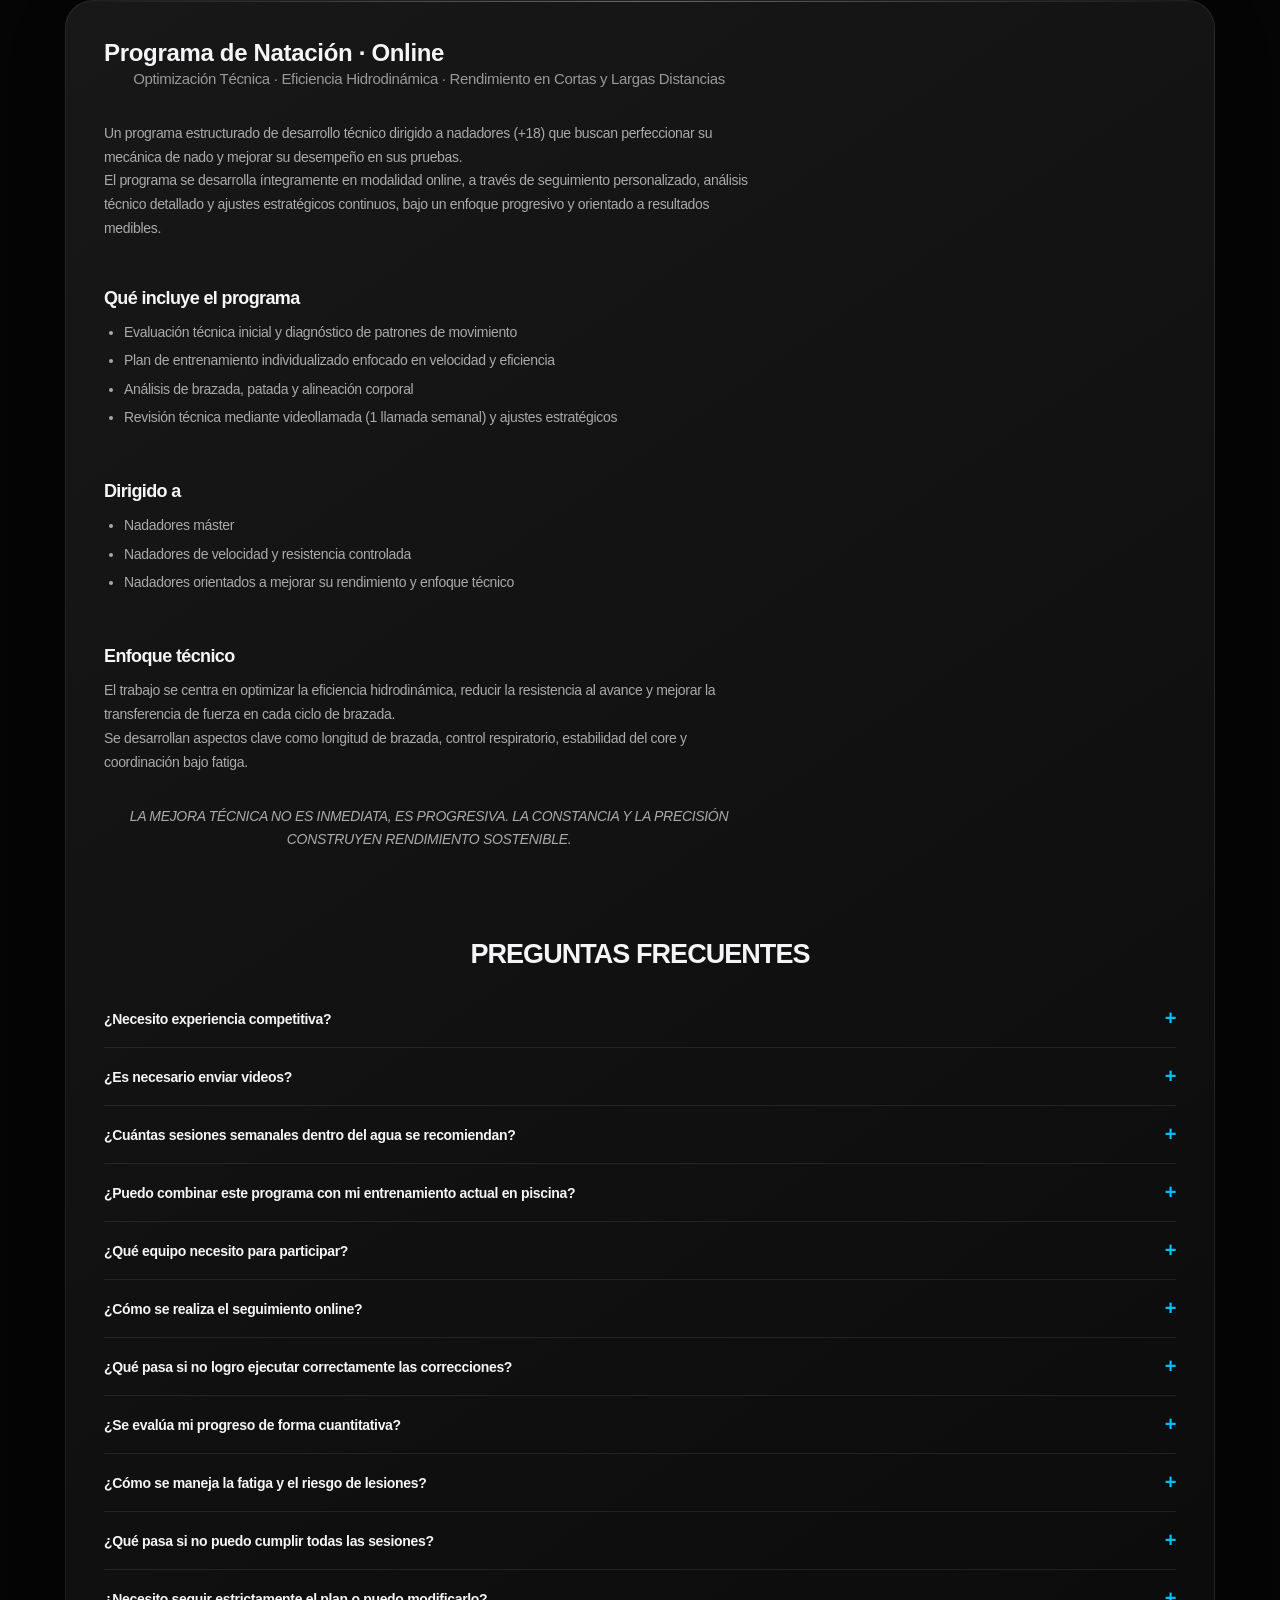
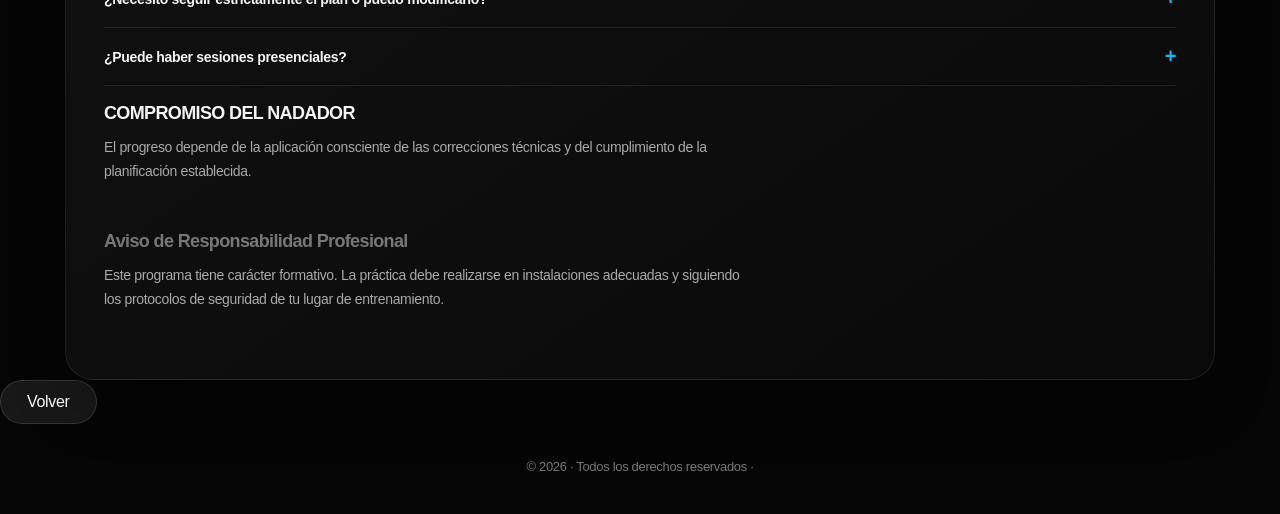
==== pagina2.html @ a1156d7c "Add files via upload" ====
<!DOCTYPE html>
<html lang="es">
<head>
    <meta charset="UTF-8">
    <meta name="viewport" content="width=device-width, initial-scale=1.0">
    <title>Coach AE - FAQs</title>

    <!-- ICONOS -->
    <link rel="stylesheet" href="https://cdnjs.cloudflare.com/ajax/libs/font-awesome/6.5.0/css/all.min.css">

    <!-- CSS -->
    <link rel="stylesheet" href="css/pagina2.css">
</head>

<body>

<main class="timeline">

<section class="card">
    <h2>Programa de Natación · Online</h2>
    <p class="modal-subtitle">Optimización Técnica · Eficiencia Hidrodinámica · Rendimiento en Cortas y Largas Distancias</p>

    <!-- INTRO -->
    <div class="program-block">
        <p>
            Un programa estructurado de desarrollo técnico dirigido a nadadores (+18) 
            que buscan perfeccionar su mecánica de nado y mejorar su desempeño en sus pruebas.
        </p>
        <p>
            El programa se desarrolla íntegramente en modalidad online, a través de seguimiento personalizado,
            análisis técnico detallado y ajustes estratégicos continuos, bajo un enfoque progresivo
            y orientado a resultados medibles.
        </p>
    </div>

    <!-- QUE INCLUYE -->
    <div class="program-block">
        <h3>Qué incluye el programa</h3>
        <ul>
            <li>Evaluación técnica inicial y diagnóstico de patrones de movimiento</li>
            <li>Plan de entrenamiento individualizado enfocado en velocidad y eficiencia</li>
            <li>Análisis de brazada, patada y alineación corporal</li>
            <li>Revisión técnica mediante videollamada (1 llamada semanal) y ajustes estratégicos</li>
        </ul>
    </div>

    <!-- DIRIGIDO A -->
    <div class="program-block">
        <h3>Dirigido a</h3>
        <ul>
            <li>Nadadores máster</li>
            <li>Nadadores de velocidad y resistencia controlada</li>
            <li>Nadadores orientados a mejorar su rendimiento y enfoque técnico</li>
        </ul>
    </div>

    <!-- ENFOQUE -->
    <div class="program-block">
        <h3>Enfoque técnico</h3>
        <p>El trabajo se centra en optimizar la eficiencia hidrodinámica, reducir la resistencia al avance y mejorar la transferencia de fuerza en cada ciclo de brazada.</p>
        <p>Se desarrollan aspectos clave como longitud de brazada, control respiratorio, estabilidad del core y coordinación bajo fatiga.</p>
    </div>

    <!-- FILOSOFÍA -->
    <div class="program-block philosophy">
        <p>LA MEJORA TÉCNICA NO ES INMEDIATA, ES PROGRESIVA. LA CONSTANCIA Y LA PRECISIÓN CONSTRUYEN RENDIMIENTO SOSTENIBLE.</p>
    </div>

 <!-- FAQ -->
<div class="program-faq">
  <h3>PREGUNTAS FRECUENTES</h3>

  <div class="faq-item">
    <h4>¿Necesito experiencia competitiva?</h4>
    <p>
      No es indispensable. El programa se adapta tanto a nadadores máster competitivos 
      como a adultos con base técnica que desean evolucionar su rendimiento.
    </p>
  </div>

  <div class="faq-item">
    <h4>¿Es necesario enviar videos?</h4>
    <p>
      Sí. El análisis técnico en video permite identificar desajustes posturales, 
      ineficiencias en la tracción y oportunidades de mejora que no siempre 
      se perciben durante el nado.
    </p>
  </div>

  <div class="faq-item">
    <h4>¿Cuántas sesiones semanales dentro del agua se recomiendan?</h4>
    <p>
      Se recomienda un mínimo de tres sesiones semanales de natación para favorecer la consolidación 
      de adaptaciones técnicas y neuromusculares.
    </p>
    <p>
      No obstante, entendiendo las demandas laborales y personales del adulto, el programa puede 
      estructurarse en dos sesiones semanales, priorizando precisión técnica, estímulos específicos 
      y máxima eficiencia en el tiempo disponible.
    </p>
  </div>

  <div class="faq-item">
    <h4>¿Puedo combinar este programa con mi entrenamiento actual en piscina?</h4>
    <p>
      Sí, el programa está diseñado para complementar entrenamientos existentes, ajustando intensidad y frecuencia según tu carga actual.
    </p>
  </div>

  <div class="faq-item">
    <h4>¿Qué equipo necesito para participar?</h4>
    <p>
      Solo necesitas acceso a piscina, equipo básico (gorro, gafas, tabla, pull buoy,
      aletas si se desea) y un dispositivo para grabar videos de tu técnica.
    </p>
  </div>

  <div class="faq-item">
    <h4>¿Cómo se realiza el seguimiento online?</h4>
    <p>
      A través de videollamadas semanales, envío de videos para análisis técnico 
      y comunicación vía correo o chat para ajustes y feedback continuo.
    </p>
  </div>

  <div class="faq-item">
    <h4>¿Qué pasa si no logro ejecutar correctamente las correcciones?</h4>
    <p>
      El programa incluye retroalimentación continua; recibirás instrucciones paso a paso 
      y ejemplos visuales para corregir errores comunes.
    </p>
  </div>

  <div class="faq-item">
    <h4>¿Se evalúa mi progreso de forma cuantitativa?</h4>
    <p>
      Sí, se miden parámetros clave como frecuencia de brazada, 
      tiempos parciales y eficiencia técnica para monitorear mejoras.
    </p>
  </div>

  <div class="faq-item">
    <h4>¿Cómo se maneja la fatiga y el riesgo de lesiones?</h4>
    <p>
      Los planes son progresivos, adaptados a tu condición física, con énfasis en técnica correcta 
      para minimizar lesiones y sobrecarga.
    </p>
  </div>

  <div class="faq-item">
    <h4>¿Qué pasa si no puedo cumplir todas las sesiones?</h4>
    <p>
      El programa es flexible: se ajusta y se priorizan ejercicios críticos 
      para maximizar resultados con el tiempo disponible.
    </p>
  </div>

  <div class="faq-item">
    <h4>¿Necesito seguir estrictamente el plan o puedo modificarlo?</h4>
    <p>
      Las modificaciones son posibles, pero se recomienda seguir las indicaciones 
      para obtener mejoras sostenibles y evitar errores técnicos repetitivos.
    </p>
  </div>

  <div class="faq-item">
    <h4>¿Puede haber sesiones presenciales?</h4>
    <p>
      Esto depende de varios factores a considerar, como lo son, la zona en donde resides, 
      si hay autorizacion por parte de tu alberca para poder entrar y espacio dentro de la agenda.
    </p>
  </div>
</div>


    <!-- COMPROMISO -->
    <div class="program-block">
        <h3>COMPROMISO DEL NADADOR</h3>
        <p>El progreso depende de la aplicación consciente de las correcciones técnicas y del cumplimiento de la planificación establecida.</p>
    </div>

    <!-- AVISO -->
    <div class="program-block disclaimer">
        <h3>Aviso de Responsabilidad Profesional</h3>
        <p>Este programa tiene carácter formativo. La práctica debe realizarse en instalaciones adecuadas y siguiendo los protocolos de seguridad de tu lugar de entrenamiento.</p>
    </div>

</section>

    <!-- BOTÓN VOLVER A INICIO -->
        <a href="index.html" class="btn-volver">Volver</a>


</main>

<footer class="footer">
    <span>© 2026 · Todos los derechos reservados ·</span>
</footer>

<div id="bubbles-layer"></div>

<!-- ==================== JS ==================== -->
<script>
document.addEventListener('DOMContentLoaded', () => {

    // BURBUJAS
    const bubblesLayer = document.getElementById("bubbles-layer");
    if(bubblesLayer){
        function createBubble() {
            const bubble = document.createElement("div");
            bubble.className = "bubble";
            const size = Math.random() * 18 + 8;
            bubble.style.width = size + "px";
            bubble.style.height = size + "px";
            bubble.style.left = Math.random() * 100 + "%";
            bubble.style.bottom = "-30px";
            const duration = Math.random() * 6 + 8;
            bubble.style.animationDuration = duration + "s";
            bubblesLayer.appendChild(bubble);
            setTimeout(() => bubble.remove(), duration * 1000);
        }
        setInterval(createBubble, 600);
    }

});
</script>

<script>
/* =========================================
   FAQ ACORDEÓN
========================================= */
document.querySelectorAll('.faq-item').forEach(item => {
  item.addEventListener('click', () => {
    item.classList.toggle('active');
  });
});

/* =========================================
   PLAN SELECCIONADO
========================================= */
const cards = document.querySelectorAll('.pricing-card');

cards.forEach(card => {
  card.addEventListener('click', () => {
    cards.forEach(c => c.classList.remove('selected'));
    card.classList.add('selected');
  });
});

/* =========================================
   ABRIR MODAL EVALUACIÓN
========================================= */
document.querySelectorAll('.open-evaluacion').forEach(btn => {
  btn.addEventListener('click', (e) => {
    e.preventDefault();
    const modal = document.getElementById('hamburgerModal');
    if(modal) modal.classList.add('active');
  });
});
</script>

</body>
</html>
---- css/pagina2.css ----
/* =========================================================
   RESET
========================================================= */

*{
    margin:0;
    padding:0;
    box-sizing:border-box;
}

html{
    scroll-behavior:smooth;
}

body{
    background:#050505;
    color:#f5f5f7;

    font-family:
        -apple-system,
        BlinkMacSystemFont,
        "SF Pro Display",
        "Inter",
        "Segoe UI",
        sans-serif;

    overflow-x:hidden;
    letter-spacing:-0.02em;
}

:root{

    --black:#050505;
    --dark:#090909;
    --card:#111111;

    --white:#f5f5f7;
    --gray:#a1a1a6;
    --gray-dark:#777;

    --blue:#00bfff;
    --blue-light:#4da3ff;
    --blue-dark:#0757d8;

    --glass:
        rgba(255,255,255,.06);

    --border:
        rgba(255,255,255,.09);

    --shadow:
        rgba(0,0,0,.45);
}


/* =========================================================
   SCROLLBAR
========================================================= */

::-webkit-scrollbar{
    width:7px;
}

::-webkit-scrollbar-track{
    background:#050505;
}

::-webkit-scrollbar-thumb{
    background:#222;
    border-radius:20px;
}

::-webkit-scrollbar-thumb:hover{
    background:#333;
}


/* =========================================================
   HEADER
========================================================= */

.header{

    position:fixed;

    top:0;
    left:0;

    width:100%;

    padding:24px 8%;

    display:flex;
    align-items:center;
    justify-content:space-between;

    z-index:9999;

    background:
        linear-gradient(
            180deg,
            rgba(5,5,5,.85),
            rgba(5,5,5,.35),
            transparent
        );

    backdrop-filter:blur(20px);
    -webkit-backdrop-filter:blur(20px);

    border-bottom:
        1px solid
        rgba(255,255,255,.05);
}


/* =========================================================
   LOGO
========================================================= */

.logo{

    font-size:17px;

    font-weight:700;

    letter-spacing:2px;

    line-height:1.2;

    color:#fff;
}

.logo span{

    display:block;

    margin-top:5px;

    color:var(--blue);

    font-size:10px;

    font-weight:500;

    letter-spacing:4px;
}


/* =========================================================
   NAV
========================================================= */

nav{

    display:flex;

    align-items:center;

    gap:32px;
}

nav a{

    color:#aaa;

    text-decoration:none;

    font-size:14px;

    transition:
        color .3s ease,
        opacity .3s ease;
}

nav a:hover{

    color:#fff;

    opacity:1;
}


/* =========================================================
   HERO
========================================================= */

.hero{

    min-height:100vh;

    display:flex;

    flex-direction:column;

    align-items:center;
    justify-content:center;

    text-align:center;

    padding:
        150px 8%
        90px;

    position:relative;

    overflow:hidden;
}


/* Luz ambiental */

.hero::before{

    content:"";

    position:absolute;

    width:650px;
    height:650px;

    top:15%;

    left:50%;

    transform:translateX(-50%);

    background:

        radial-gradient(
            circle,
            rgba(0,191,255,.18),
            rgba(0,191,255,.06) 35%,
            transparent 70%
        );

    filter:blur(10px);

    pointer-events:none;

    z-index:0;
}


/* Segundo halo */

.hero::after{

    content:"";

    position:absolute;

    width:300px;
    height:300px;

    right:-100px;
    bottom:10%;

    background:

        radial-gradient(
            circle,
            rgba(0,100,255,.15),
            transparent 70%
        );

    pointer-events:none;
}


.hero-content{

    position:relative;

    z-index:2;

    width:100%;

    max-width:760px;
}


/* =========================================================
   TAG
========================================================= */

.tag{

    color:var(--blue);

    font-size:12px;

    letter-spacing:4px;

    margin-bottom:24px;

    font-weight:500;
}


/* =========================================================
   HERO TITLE
========================================================= */

.hero h1{

    font-size:
        clamp(45px,6vw,82px);

    line-height:.96;

    font-weight:700;

    letter-spacing:-.065em;

    margin-bottom:28px;

    color:var(--white);
}


/* =========================================================
   HERO TEXT
========================================================= */

.hero-text{

    max-width:600px;

    margin:auto;

    color:#a1a1a6;

    font-size:19px;

    line-height:1.6;
}


/* =========================================================
   BUTTONS
========================================================= */

.buttons{

    margin-top:40px;

    display:flex;

    justify-content:center;
    align-items:center;

    gap:14px;

    width:100%;
}

.btn{

    min-width:180px;

    height:50px;

    padding:
        0 28px;

    display:inline-flex;

    align-items:center;
    justify-content:center;

    border-radius:50px;

    text-decoration:none;

    font-size:14px;

    font-weight:600;

    transition:
        transform .3s ease,
        box-shadow .3s ease,
        background .3s ease;
}

.primary{

    background:#fff;

    color:#050505;

    box-shadow:
        0 15px 40px
        rgba(255,255,255,.08);
}

.primary:hover{

    transform:translateY(-3px);

    box-shadow:
        0 20px 45px
        rgba(255,255,255,.15);
}

.secondary{

    background:
        rgba(255,255,255,.06);

    color:#fff;

    border:
        1px solid
        rgba(255,255,255,.14);

    backdrop-filter:blur(10px);
}

.secondary:hover{

    transform:translateY(-3px);

    background:
        rgba(255,255,255,.1);

    border-color:
        rgba(255,255,255,.25);
}


/* =========================================================
   SECTIONS
========================================================= */

section{

    width:100%;

    max-width:1150px;

    margin:auto;

    padding:
        110px 40px;
}


/* =========================================================
   SECTION TITLES
========================================================= */

.section-title p{

    color:var(--blue);

    font-size:12px;

    letter-spacing:4px;

    margin-bottom:14px;
}

.section-title h2{

    font-size:
        clamp(38px,5vw,58px);

    line-height:1;

    letter-spacing:-.055em;

    font-weight:700;

    margin-bottom:55px;
}


/* =========================================================
   ABOUT
========================================================= */

.about-content{

    max-width:850px;
}

.about-content p{

    color:#d1d1d6;

    font-size:
        clamp(21px,2.7vw,31px);

    line-height:1.5;

    letter-spacing:-.035em;
}


/* =========================================================
   METHOD / CARDS
========================================================= */

.cards{

    display:grid;

    grid-template-columns:
        repeat(2,1fr);

    gap:20px;
}

.card{

    position:relative;

    min-height:220px;

    padding:38px;

    border-radius:28px;

    background:

        linear-gradient(
            145deg,
            rgba(255,255,255,.08),
            rgba(255,255,255,.025)
        );

    border:
        1px solid
        rgba(255,255,255,.08);

    box-shadow:
        0 25px 60px
        rgba(0,0,0,.18);

    display:flex;

    flex-direction:column;

    justify-content:center;

    overflow:hidden;

    transition:
        transform .35s ease,
        border-color .35s ease,
        box-shadow .35s ease;
}


/* brillo superior */

.card::before{

    content:"";

    position:absolute;

    top:0;
    left:0;

    width:100%;
    height:1px;

    background:

        linear-gradient(
            90deg,
            transparent,
            rgba(255,255,255,.35),
            transparent
        );
}

.card:hover{

    transform:translateY(-6px);

    border-color:
        rgba(0,191,255,.35);

    box-shadow:
        0 35px 70px
        rgba(0,0,0,.3);
}

.card span{

    color:var(--blue);

    font-size:13px;

    letter-spacing:1px;
}

.card h3{

    font-size:27px;

    font-weight:600;

    margin:
        17px 0 13px;

    letter-spacing:-.035em;
}

.card p{

    max-width:650px;

    color:#999;

    font-size:15px;

    line-height:1.65;
}


/* =========================================================
   PLANS
========================================================= */

.plans{

    max-width:none;

    background:#090909;
}

.plans-container{

    max-width:900px;

    margin:auto;

    display:flex;

    justify-content:center;

    align-items:stretch;

    gap:20px;
}

.plan{

    position:relative;

    width:340px;

    padding:40px;

    border-radius:30px;

    background:#111;

    border:
        1px solid
        rgba(255,255,255,.08);

    box-shadow:
        0 25px 60px
        rgba(0,0,0,.2);

    overflow:hidden;
}

.plan.featured{

    background:

        linear-gradient(
            145deg,
            #111,
            #062c46
        );

    border-color:
        rgba(0,191,255,.2);
}


/* línea superior */

.plan.featured::before{

    content:"";

    position:absolute;

    top:0;
    left:0;

    width:100%;
    height:2px;

    background:

        linear-gradient(
            90deg,
            transparent,
            var(--blue),
            transparent
        );
}

.badge{

    position:absolute;

    top:20px;
    right:20px;

    color:var(--blue);

    font-size:10px;

    letter-spacing:3px;

    font-weight:600;
}

.plan h3{

    font-size:32px;

    letter-spacing:-.05em;
}

.plan-subtitle{

    color:var(--blue);

    font-size:13px;

    margin-top:9px;

    letter-spacing:.4px;
}

.price{

    font-size:42px;

    font-weight:700;

    margin:
        28px 0;

    letter-spacing:-.04em;
}

.price span{

    color:#888;

    font-size:14px;

    font-weight:400;
}

.description{

    color:#a1a1a6;

    font-size:15px;

    line-height:1.6;

    margin-bottom:25px;
}

.small-text{

    color:#777;

    font-size:13px;

    line-height:1.5;

    margin-bottom:25px;
}

.plan ul{

    list-style:none;

    margin-bottom:30px;
}

.plan li{

    color:#bbb;

    padding:
        12px 0;

    font-size:14px;

    border-bottom:
        1px solid
        rgba(255,255,255,.07);
}

.plan-btn{

    width:100%;

    min-height:52px;

    display:flex;

    align-items:center;
    justify-content:center;

    border-radius:50px;

    background:#fff;

    color:#050505;

    text-decoration:none;

    font-size:14px;

    font-weight:600;

    cursor:pointer;

    transition:
        transform .3s ease,
        background .3s ease;
}

.plan-btn:hover{

    transform:translateY(-3px);
}

.plan-btn.selected{

    background:var(--blue);

    color:#fff;

    transform:scale(1.02);
}


/* =========================================================
   FINAL CTA
========================================================= */

.final{

    min-height:75vh;

    display:flex;

    flex-direction:column;

    justify-content:center;

    align-items:center;

    text-align:center;

    position:relative;

    overflow:hidden;
}

.final::before{

    content:"";

    position:absolute;

    width:500px;
    height:500px;

    background:

        radial-gradient(
            circle,
            rgba(0,191,255,.12),
            transparent 70%
        );

    pointer-events:none;
}

.final h2{

    position:relative;

    z-index:1;

    font-size:
        clamp(48px,7vw,95px);

    line-height:.95;

    letter-spacing:-.07em;

    margin-bottom:45px;
}


/* =========================================================
   FOOTER
========================================================= */

footer{

    text-align:center;

    padding:
        35px 20px;

    color:#777;

    font-size:13px;

    border-top:
        1px solid
        rgba(255,255,255,.05);
}


/* =========================================================
   ABOUT OVERLAY
========================================================= */

.about-overlay{

    position:fixed;

    inset:0;

    width:100vw;
    height:100dvh;

    display:flex;

    align-items:center;
    justify-content:center;

    padding:30px;

    background:
        rgba(0,0,0,.68);

    backdrop-filter:
        blur(18px)
        saturate(130%);

    -webkit-backdrop-filter:
        blur(18px)
        saturate(130%);

    opacity:0;

    visibility:hidden;

    pointer-events:none;

    transition:
        opacity .35s ease,
        visibility .35s ease;

    z-index:99999;
}

.about-overlay.active{

    opacity:1;

    visibility:visible;

    pointer-events:auto;
}


/* =========================================================
   ABOUT PANEL
========================================================= */

.about-panel{

    position:relative;

    width:min(900px,92vw);

    max-height:88vh;

    overflow-y:auto;

    padding:55px;

    border-radius:30px;

    background:

        linear-gradient(
            145deg,
            rgba(25,25,25,.96),
            rgba(8,8,8,.98)
        );

    border:
        1px solid
        rgba(255,255,255,.1);

    box-shadow:
        0 40px 100px
        rgba(0,0,0,.55);

    transform:
        translateY(30px)
        scale(.96);

    opacity:0;

    transition:
        transform .4s
        cubic-bezier(.22,1,.36,1),
        opacity .3s ease;
}

.about-overlay.active .about-panel{

    transform:
        translateY(0)
        scale(1);

    opacity:1;
}


/* =========================================================
   ABOUT CLOSE
========================================================= */

#closeAbout{

    position:absolute;

    top:20px;
    right:20px;

    width:44px;
    height:44px;

    border:none;

    border-radius:50%;

    background:
        rgba(255,255,255,.08);

    color:#fff;

    font-size:25px;

    cursor:pointer;

    transition:
        background .25s ease,
        transform .25s ease;
}

#closeAbout:hover{

    background:#fff;

    color:#111;

    transform:rotate(90deg);
}


/* =========================================================
   ABOUT CONTENT
========================================================= */

.about-panel span{

    display:block;

    color:var(--blue);

    font-size:12px;

    letter-spacing:4px;
}

.about-panel h2{

    font-size:
        clamp(40px,6vw,60px);

    line-height:1;

    letter-spacing:-.06em;

    margin:
        20px 0 28px;
}

.about-panel > p{

    color:#d1d1d6;

    font-size:18px;

    line-height:1.7;

    max-width:760px;
}


/* =========================================================
   ABOUT BOXES
========================================================= */

.about-items{

    display:grid;

    grid-template-columns:
        repeat(2,1fr);

    gap:16px;

    margin-top:35px;
}

.about-box{

    padding:25px;

    border-radius:20px;

    background:
        rgba(255,255,255,.04);

    border:
        1px solid
        rgba(255,255,255,.07);
}

.about-box h3{

    font-size:19px;

    margin-bottom:10px;
}

.about-box p{

    color:#999;

    font-size:14px;

    line-height:1.6;
}


/* =========================================================
   MODAL GENERAL
========================================================= */

.modal-opciones{

    position:fixed;

    inset:0;

    display:none;

    align-items:center;
    justify-content:center;

    padding:20px;

    background:
        rgba(2,15,35,.65);

    backdrop-filter:
        blur(18px)
        saturate(140%);

    -webkit-backdrop-filter:
        blur(18px)
        saturate(140%);

    z-index:999999;
}

.modal-opciones.activo{

    display:flex;
}


/* =========================================================
   MODAL CONTENT
========================================================= */

.modal-contenido{

    width:min(92vw,420px);

    max-height:88vh;

    overflow-y:auto;

    padding:
        32px 26px 25px;

    border-radius:30px;

    background:

        linear-gradient(
            145deg,
            rgba(255,255,255,.13),
            rgba(255,255,255,.045)
        );

    border:
        1px solid
        rgba(255,255,255,.16);

    backdrop-filter:
        blur(35px)
        saturate(180%);

    -webkit-backdrop-filter:
        blur(35px)
        saturate(180%);

    box-shadow:
        0 40px 100px
        rgba(0,0,0,.55);

    animation:
        modalEntrada .45s
        cubic-bezier(.2,.9,.2,1);
}

@keyframes modalEntrada{

    from{

        opacity:0;

        transform:
            translateY(35px)
            scale(.93);
    }

    to{

        opacity:1;

        transform:
            translateY(0)
            scale(1);
    }
}


/* =========================================================
   MODAL TITLE
========================================================= */

.modal-contenido h3{

    text-align:center;

    font-size:23px;

    font-weight:700;

    letter-spacing:-.02em;

    margin-bottom:22px;
}


/* =========================================================
   MODAL OPTIONS
========================================================= */

.opcion{

    width:100%;

    height:56px;

    margin-bottom:13px;

    display:flex;

    align-items:center;
    justify-content:center;

    gap:10px;

    border-radius:17px;

    border:none;

    text-decoration:none;

    color:#fff;

    font-size:15px;

    font-weight:600;

    cursor:pointer;

    transition:
        transform .2s ease,
        box-shadow .2s ease;
}

.opcion:hover{

    transform:translateY(-2px);
}

.opcion:active{

    transform:scale(.97);
}

.opcion-calendly{

    background:
        linear-gradient(
            135deg,
            #4c9aff,
            #1760d8
        );

    box-shadow:
        0 15px 35px
        rgba(30,100,220,.3);
}

.opcion-whatsapp{

    background:
        linear-gradient(
            135deg,
            #35e77b,
            #159947
        );

    box-shadow:
        0 15px 35px
        rgba(21,153,71,.25);
}

.opcion-planes{

    background:
        linear-gradient(
            135deg,
            #fff,
            #dbeaff
        );

    color:#082047;
}


/* =========================================================
   CLOSE MODAL
========================================================= */

.cerrar-modal{

    width:100%;

    padding:13px;

    margin-top:4px;

    background:none;

    border:none;

    color:#fff;

    opacity:.65;

    font-size:14px;

    cursor:pointer;

    transition:opacity .2s ease;
}

.cerrar-modal:hover{

    opacity:1;
}


/* =========================================================
   PLANES DENTRO DEL MODAL
========================================================= */

#modalOpciones .modal-contenido{

    width:min(92vw,850px);

    max-height:90vh;

    padding:40px;
}

#vistaPlanes{

    width:100%;

    max-width:700px;

    margin:auto;
}

#vistaPlanes h3{

    margin:
        15px 0 30px;

    font-size:30px;
}


/* =========================================================
   BOTÓN VOLVER
========================================================= */

.volver-planes{

    align-self:flex-start;

    padding:
        11px 19px;

    border-radius:50px;

    background:
        rgba(255,255,255,.08);

    border:
        1px solid
        rgba(255,255,255,.12);

    color:#fff;

    cursor:pointer;

    transition:.25s ease;
}

.volver-planes:hover{

    background:
        rgba(255,255,255,.14);
}


/* =========================================================
   BENEFICIOS
========================================================= */

.beneficios{

    display:grid;

    grid-template-columns:
        repeat(4,1fr);

    gap:25px;

    justify-items:center;

    align-items:center;

    margin-top:30px;
}

.beneficio{

    width:140px;

    aspect-ratio:1;

    border-radius:50%;

    position:relative;

    overflow:hidden;

    cursor:pointer;

    background:
        rgba(255,255,255,.08);

    border:
        1px solid
        rgba(255,255,255,.15);

    box-shadow:
        0 20px 45px
        rgba(0,0,0,.25);

    transition:
        transform .35s ease,
        box-shadow .35s ease;
}

.beneficio:hover{

    transform:
        translateY(-6px)
        scale(1.03);

    box-shadow:
        0 30px 60px
        rgba(0,0,0,.35);
}

.beneficio img{

    position:absolute;

    inset:0;

    width:100%;
    height:100%;

    object-fit:cover;
}


/* =========================================================
   BENEFICIO MODAL
========================================================= */

.modal-beneficio{

    text-align:center;

    padding-top:15px;
}

.beneficio-preview{

    width:118px;
    height:118px;

    margin:
        0 auto 20px;

    border-radius:50%;

    overflow:hidden;

    border:
        1px solid
        rgba(255,255,255,.18);

    box-shadow:
        0 15px 35px
        rgba(0,0,0,.4);
}

.beneficio-preview img{

    width:100%;
    height:100%;

    object-fit:cover;
}

.beneficio-texto strong{

    display:block;

    font-size:18px;

    margin-bottom:14px;

    letter-spacing:.2px;
}

.beneficio-lista{

    max-width:420px;

    margin:
        15px auto 0;

    text-align:left;
}

.beneficio-lista li{

    font-size:14px;

    line-height:1.6;

    margin-bottom:8px;
}


/* =========================================================
   FAQ MODAL
========================================================= */

.modal-faq{

    width:min(92vw,820px);

    max-height:88vh;

    overflow-y:auto;

    padding:40px;

    border-radius:28px;

    background:
        linear-gradient(
            145deg,
            rgba(25,25,25,.96),
            rgba(8,8,8,.98)
        );

    border:
        1px solid
        rgba(255,255,255,.1);

    color:#fff;

    box-shadow:
        0 40px 100px
        rgba(0,0,0,.55);
}

.modal-faq h2{

    text-align:center;

    font-size:28px;

    margin-bottom:10px;
}

.modal-subtitle{

    text-align:center;

    color:#888;

    font-size:14px;

    margin-bottom:30px;
}

.program-block{

    margin-bottom:30px;
}

.program-block h3{

    font-size:18px;

    margin-bottom:12px;
}

.program-block p{

    color:#aaa;

    font-size:14px;

    line-height:1.7;
}

.program-block ul{

    padding-left:20px;
}

.program-block li{

    color:#aaa;

    font-size:14px;

    line-height:1.6;

    margin-bottom:6px;
}

.philosophy{

    color:#aaa;

    text-align:center;

    font-style:italic;

    line-height:1.6;
}

.disclaimer{

    color:#777;

    font-size:12px;
}


/* =========================================================
   FAQ ACCORDION
========================================================= */

.program-faq{

    margin-top:40px;
}

.program-faq h3{

    text-align:center;

    margin-bottom:20px;
}

.program-faq .faq-item{

    padding:17px 0;

    border-bottom:
        1px solid
        rgba(255,255,255,.08);

    cursor:pointer;
}

.program-faq .faq-item h4{

    display:flex;

    align-items:center;
    justify-content:space-between;

    font-size:14px;

    font-weight:600;
}

.program-faq .faq-item h4::after{

    content:"+";

    color:var(--blue);

    font-size:20px;

    transition:.3s ease;
}

.program-faq .faq-item.active h4::after{

    content:"–";
}

.program-faq .faq-item p{

    max-height:0;

    overflow:hidden;

    opacity:0;

    color:#999;

    font-size:14px;

    line-height:1.6;

    transition:
        max-height .4s ease,
        opacity .3s ease,
        margin .3s ease;
}

.program-faq .faq-item.active p{

    max-height:300px;

    margin-top:10px;

    opacity:1;
}


/* =========================================================
   BUTTON RETURN
========================================================= */

.btn-volver{

    display:inline-flex;

    align-items:center;
    justify-content:center;

    padding:
        12px 26px;

    border-radius:50px;

    background:
        rgba(255,255,255,.08);

    color:#fff;

    text-decoration:none;

    border:
        1px solid
        rgba(255,255,255,.12);

    transition:.3s ease;
}

.btn-volver:hover{

    transform:translateY(-2px);

    background:
        rgba(255,255,255,.13);
}


/* =========================================================
   BUBBLES
========================================================= */

#bubbles-layer{

    position:fixed;

    inset:0;

    pointer-events:none;

    overflow:hidden;

    z-index:0;
}

.bubble{

    position:absolute;

    bottom:-60px;

    border-radius:50%;

    background:

        radial-gradient(
            circle at 30% 30%,
            rgba(115,187,255,.8),
            rgba(255,255,255,.15)
        );

    opacity:.5;

    filter:blur(.5px);

    animation:
        bubbleFloat linear forwards;
}

@keyframes bubbleFloat{

    from{

        transform:
            translateY(0)
            scale(.9);

        opacity:0;
    }

    10%{

        opacity:.7;
    }

    to{

        transform:
            translateY(-90vh)
            scale(2.8);

        opacity:0;
    }
}


/* =========================================================
   PAGE APP
========================================================= */

.page{

    position:fixed;

    inset:0;

    width:100%;
    height:100dvh;

    overflow-y:auto;

    -webkit-overflow-scrolling:touch;

    transform:translateX(100%);

    opacity:0;

    transition:
        transform .5s ease,
        opacity .3s ease;

    z-index:1;
}

.page.active{

    transform:translateX(0);

    opacity:1;

    z-index:2;
}


/* =========================================================
   APP DEPTH
========================================================= */

body.app-active main{

    transform:
        scale(.96);

    filter:
        blur(5px)
        brightness(.6);

    transition:
        .45s
        cubic-bezier(.22,1,.36,1);
}

main{

    transition:
        .45s
        cubic-bezier(.22,1,.36,1);
}


/* =========================================================
   TOP TITLE
========================================================= */

.top-title{

    width:100%;

    text-align:center;

    padding:
        20px 0;

    color:#888;

    font-size:.9rem;

    font-weight:400;

    letter-spacing:.5px;
}


/* =========================================================
   MOBILE
========================================================= */

@media(max-width:800px){

    .header{

        padding:
            20px;
    }

    nav{

        gap:15px;
    }

    nav a{

        font-size:12px;
    }

    .hero{

        padding:
            140px 22px
            80px;
    }

    .hero h1{

        font-size:
            clamp(42px,12vw,58px);
    }

    .hero-text{

        font-size:17px;
    }

    .buttons{

        flex-direction:column;

        gap:12px;
    }

    .buttons .btn{

        width:100%;

        max-width:280px;
    }

    section{

        padding:
            80px 22px;
    }

    .cards{

        grid-template-columns:1fr;
    }

    .card{

        padding:30px;

        min-height:200px;
    }

    .plans-container{

        flex-direction:column;

        align-items:center;
    }

    .plan{

        width:100%;

        max-width:380px;
    }

    .beneficios{

        grid-template-columns:
            repeat(2,1fr);

        gap:25px;
    }

    .beneficio{

        width:120px;
    }

    .about-overlay{

        padding:15px;
    }

    .about-panel{

        width:100%;

        max-height:92vh;

        padding:
            45px 25px
            30px;

        border-radius:25px;
    }

    .about-panel h2{

        font-size:42px;
    }

    .about-panel > p{

        font-size:16px;
    }

    .about-items{

        grid-template-columns:1fr;
    }

    .modal-opciones{

        padding:15px;
    }

    .modal-contenido{

        width:100%;

        max-width:400px;

        padding:
            28px 20px 22px;

        border-radius:26px;
    }

    #modalOpciones .modal-contenido{

        width:100%;

        max-height:94vh;

        padding:
            28px 20px;
    }

    .modal-faq{

        width:100%;

        max-height:94vh;

        padding:
            30px 22px;

        border-radius:22px;
    }

}


/* =========================================================
   SMALL MOBILE
========================================================= */

@media(max-width:480px){

    .logo{

        font-size:15px;
    }

    .logo span{

        font-size:9px;
    }

    .hero h1{

        font-size:43px;
    }

    .hero-text{

        font-size:16px;
    }

    .section-title h2{

        font-size:37px;
    }

    .about-content p{

        font-size:20px;
    }

    .card h3{

        font-size:24px;
    }

    .beneficio{

        width:110px;
    }

    .plan{

        padding:30px 25px;
    }

    .plan h3{

        font-size:29px;
    }

    .price{

        font-size:38px;
    }

}


/* =========================================================
   SAFE AREA · iPHONE
========================================================= */

@supports(padding:max(0px)){

    body{

        padding-bottom:
            env(safe-area-inset-bottom);
    }

    .header{

        padding-top:
            max(20px, env(safe-area-inset-top));
    }

}


/* =========================================================
   REDUCED MOTION
========================================================= */

@media(prefers-reduced-motion:reduce){

    *,
    *::before,
    *::after{

        animation-duration:.01ms !important;

        animation-iteration-count:1 !important;

        scroll-behavior:auto !important;

        transition-duration:.01ms !important;
    }
}
/* =========================================================
   FOOTER / PARTE INFERIOR
   ========================================================= */

footer{
    width:100%;
    padding:35px 20px 40px;
    background:transparent;
    border:none;
    box-shadow:none;
    text-align:center;
}

/* Elimina cualquier línea o separación */
footer::before,
footer::after{
    display:none;
    content:none;
}

/* Enlace volver */
footer a{
    display:inline-block;
    color:rgba(255,255,255,.85);
    text-decoration:none;
    font-size:14px;
    font-weight:500;
    letter-spacing:.3px;
    transition:opacity .3s ease,
               transform .3s ease;
}

footer a:hover{
    opacity:.65;
    transform:translateY(-1px);
}

/* Copyright */
footer p{
    margin:12px 0 0;
    padding:0;
    color:rgba(255,255,255,.45);
    font-size:12px;
    letter-spacing:.3px;
    line-height:1.6;
}

/* =========================================================
   ELIMINAR BURBUJAS / ELEMENTOS DECORATIVOS
   ========================================================= */

.bubble,
.bubbles,
.bubble-container,
.water-bubble,
footer .bubble,
footer .bubbles{
    display:none !important;
}

/* =========================================================
   RESPONSIVE
   ========================================================= */

@media (max-width:600px){

    footer{
        padding:30px 18px 35px;
    }

    footer a{
        font-size:13px;
    }

    footer p{
        font-size:11px;
        margin-top:10px;
    }
}
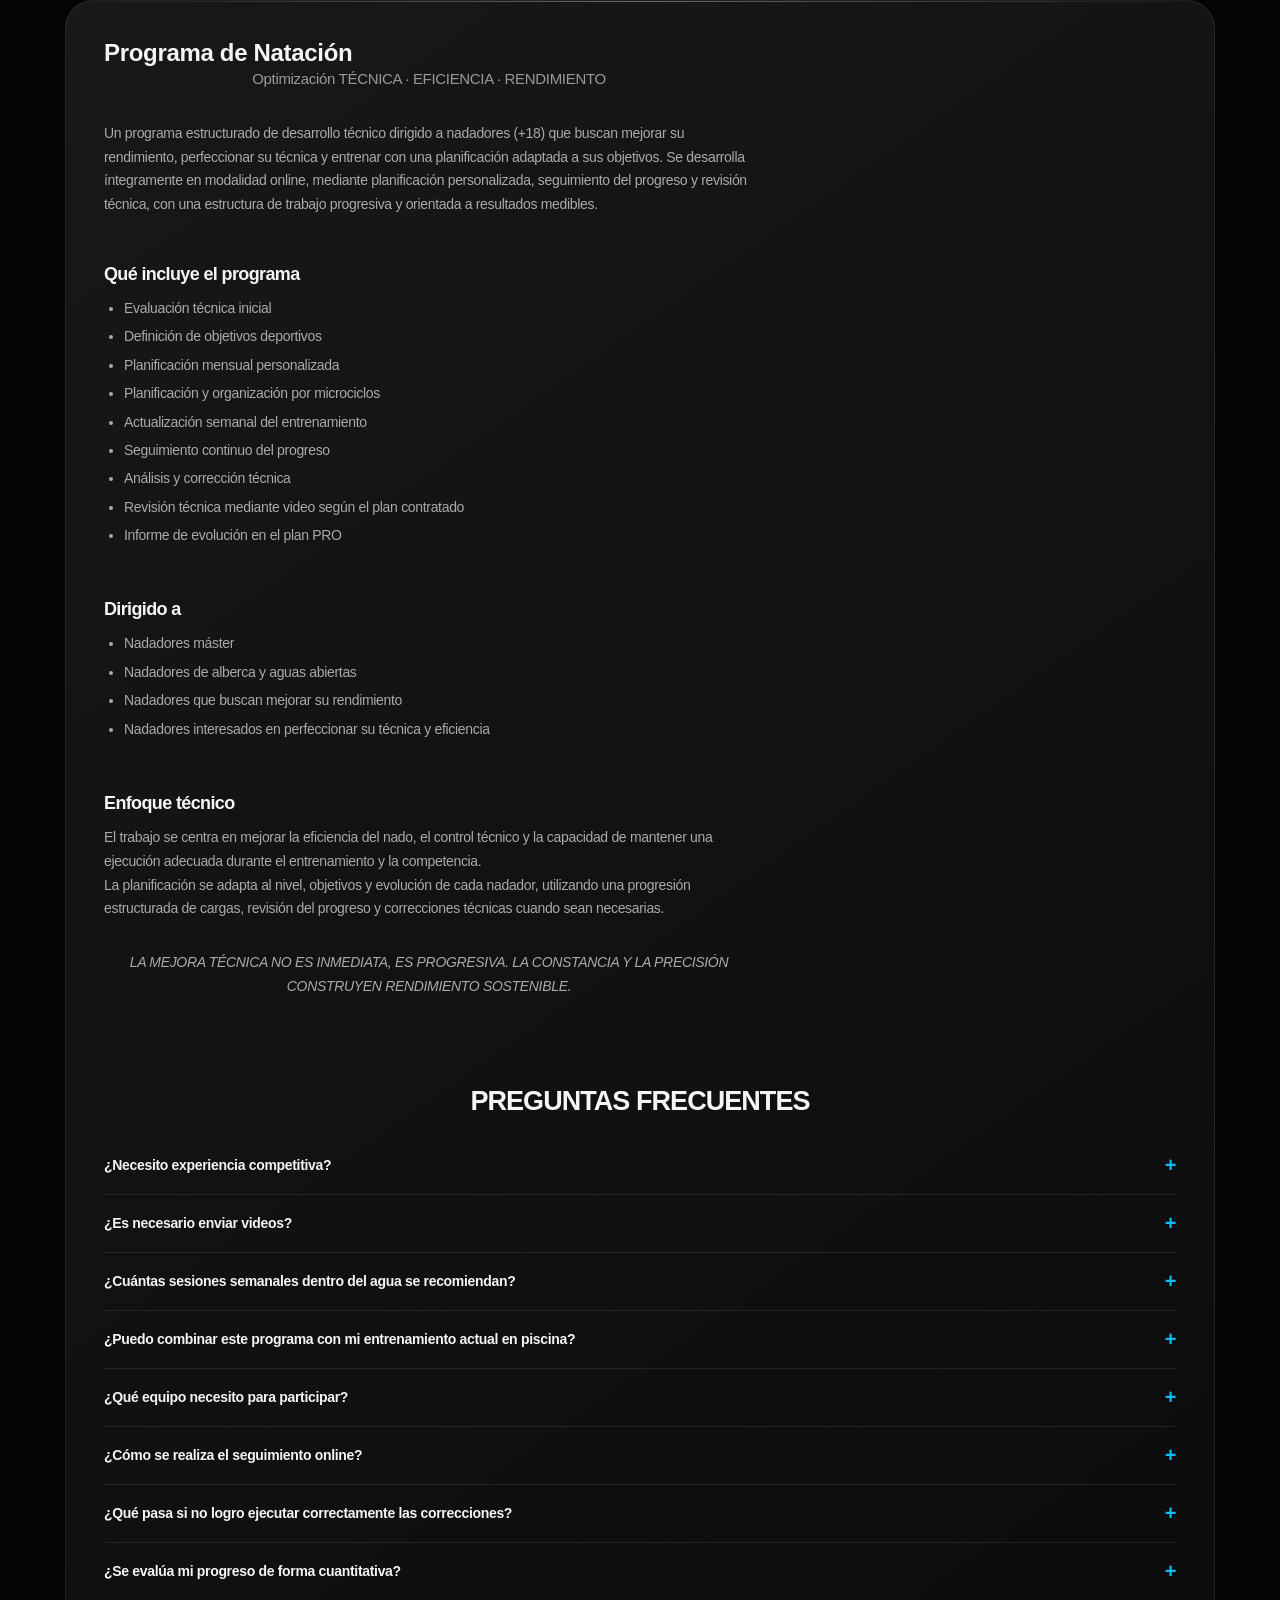
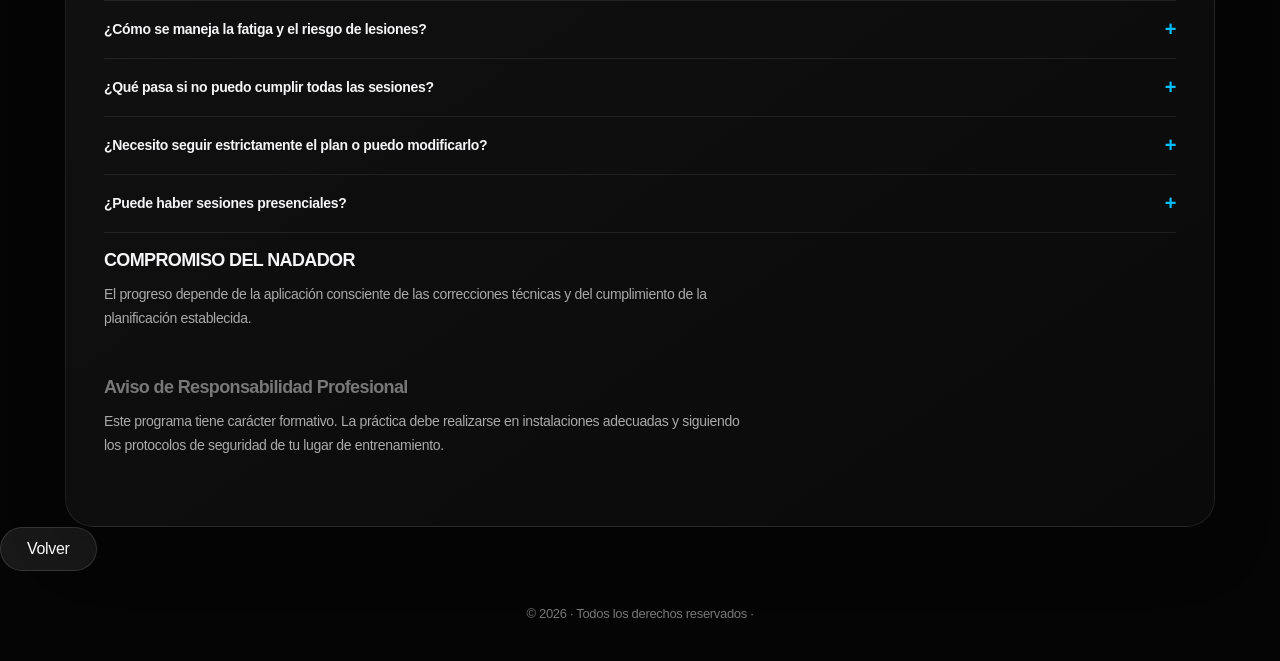
==== commit 7b136e87: "Update pagina2.html" ====
--- a/pagina2.html
+++ b/pagina2.html
@@ -17,49 +17,83 @@
 <main class="timeline">
 
 <section class="card">
-    <h2>Programa de Natación · Online</h2>
-    <p class="modal-subtitle">Optimización Técnica · Eficiencia Hidrodinámica · Rendimiento en Cortas y Largas Distancias</p>
-
-    <!-- INTRO -->
-    <div class="program-block">
-        <p>
-            Un programa estructurado de desarrollo técnico dirigido a nadadores (+18) 
-            que buscan perfeccionar su mecánica de nado y mejorar su desempeño en sus pruebas.
-        </p>
-        <p>
-            El programa se desarrolla íntegramente en modalidad online, a través de seguimiento personalizado,
-            análisis técnico detallado y ajustes estratégicos continuos, bajo un enfoque progresivo
-            y orientado a resultados medibles.
-        </p>
-    </div>
-
-    <!-- QUE INCLUYE -->
-    <div class="program-block">
-        <h3>Qué incluye el programa</h3>
-        <ul>
-            <li>Evaluación técnica inicial y diagnóstico de patrones de movimiento</li>
-            <li>Plan de entrenamiento individualizado enfocado en velocidad y eficiencia</li>
-            <li>Análisis de brazada, patada y alineación corporal</li>
-            <li>Revisión técnica mediante videollamada (1 llamada semanal) y ajustes estratégicos</li>
-        </ul>
-    </div>
-
-    <!-- DIRIGIDO A -->
-    <div class="program-block">
-        <h3>Dirigido a</h3>
-        <ul>
-            <li>Nadadores máster</li>
-            <li>Nadadores de velocidad y resistencia controlada</li>
-            <li>Nadadores orientados a mejorar su rendimiento y enfoque técnico</li>
-        </ul>
-    </div>
-
-    <!-- ENFOQUE -->
-    <div class="program-block">
-        <h3>Enfoque técnico</h3>
-        <p>El trabajo se centra en optimizar la eficiencia hidrodinámica, reducir la resistencia al avance y mejorar la transferencia de fuerza en cada ciclo de brazada.</p>
-        <p>Se desarrollan aspectos clave como longitud de brazada, control respiratorio, estabilidad del core y coordinación bajo fatiga.</p>
-    </div>
+    <h2>Programa de Natación</h2>
+    <h2></h2>
+    <p class="modal-subtitle">Optimización TÉCNICA · EFICIENCIA · RENDIMIENTO</p>
+
+<!-- INTRO -->
+
+<div class="program-block">
+    <p>
+        Un programa estructurado de desarrollo técnico dirigido a nadadores (+18)
+        que buscan mejorar su rendimiento, perfeccionar su técnica y entrenar
+        con una planificación adaptada a sus objetivos.
+    Se desarrolla íntegramente en modalidad online, mediante
+    planificación personalizada, seguimiento del progreso y revisión técnica,
+    con una estructura de trabajo progresiva y orientada a resultados medibles.
+    </p>
+
+
+</div>
+
+<!-- QUÉ INCLUYE -->
+
+<div class="program-block">
+    <h3>Qué incluye el programa</h3>
+
+
+<ul>
+    <li>Evaluación técnica inicial</li>
+    <li>Definición de objetivos deportivos</li>
+    <li>Planificación mensual personalizada</li>
+    <li>Planificación y organización por microciclos</li>
+    <li>Actualización semanal del entrenamiento</li>
+    <li>Seguimiento continuo del progreso</li>
+    <li>Análisis y corrección técnica</li>
+    <li>Revisión técnica mediante video según el plan contratado</li>
+    <li>Informe de evolución en el plan PRO</li>
+</ul>
+
+
+</div>
+
+<!-- DIRIGIDO A -->
+
+<div class="program-block">
+    <h3>Dirigido a</h3>
+
+
+<ul>
+    <li>Nadadores máster</li>
+    <li>Nadadores de alberca y aguas abiertas</li>
+    <li>Nadadores que buscan mejorar su rendimiento</li>
+    <li>Nadadores interesados en perfeccionar su técnica y eficiencia</li>
+</ul>
+
+
+</div>
+
+<!-- ENFOQUE -->
+
+<div class="program-block">
+    <h3>Enfoque técnico</h3>
+
+
+<p>
+    El trabajo se centra en mejorar la eficiencia del nado, el control técnico
+    y la capacidad de mantener una ejecución adecuada durante el entrenamiento
+    y la competencia.
+</p>
+
+<p>
+    La planificación se adapta al nivel, objetivos y evolución de cada nadador,
+    utilizando una progresión estructurada de cargas, revisión del progreso
+    y correcciones técnicas cuando sean necesarias.
+</p>
+
+
+</div>
+
 
     <!-- FILOSOFÍA -->
     <div class="program-block philosophy">
